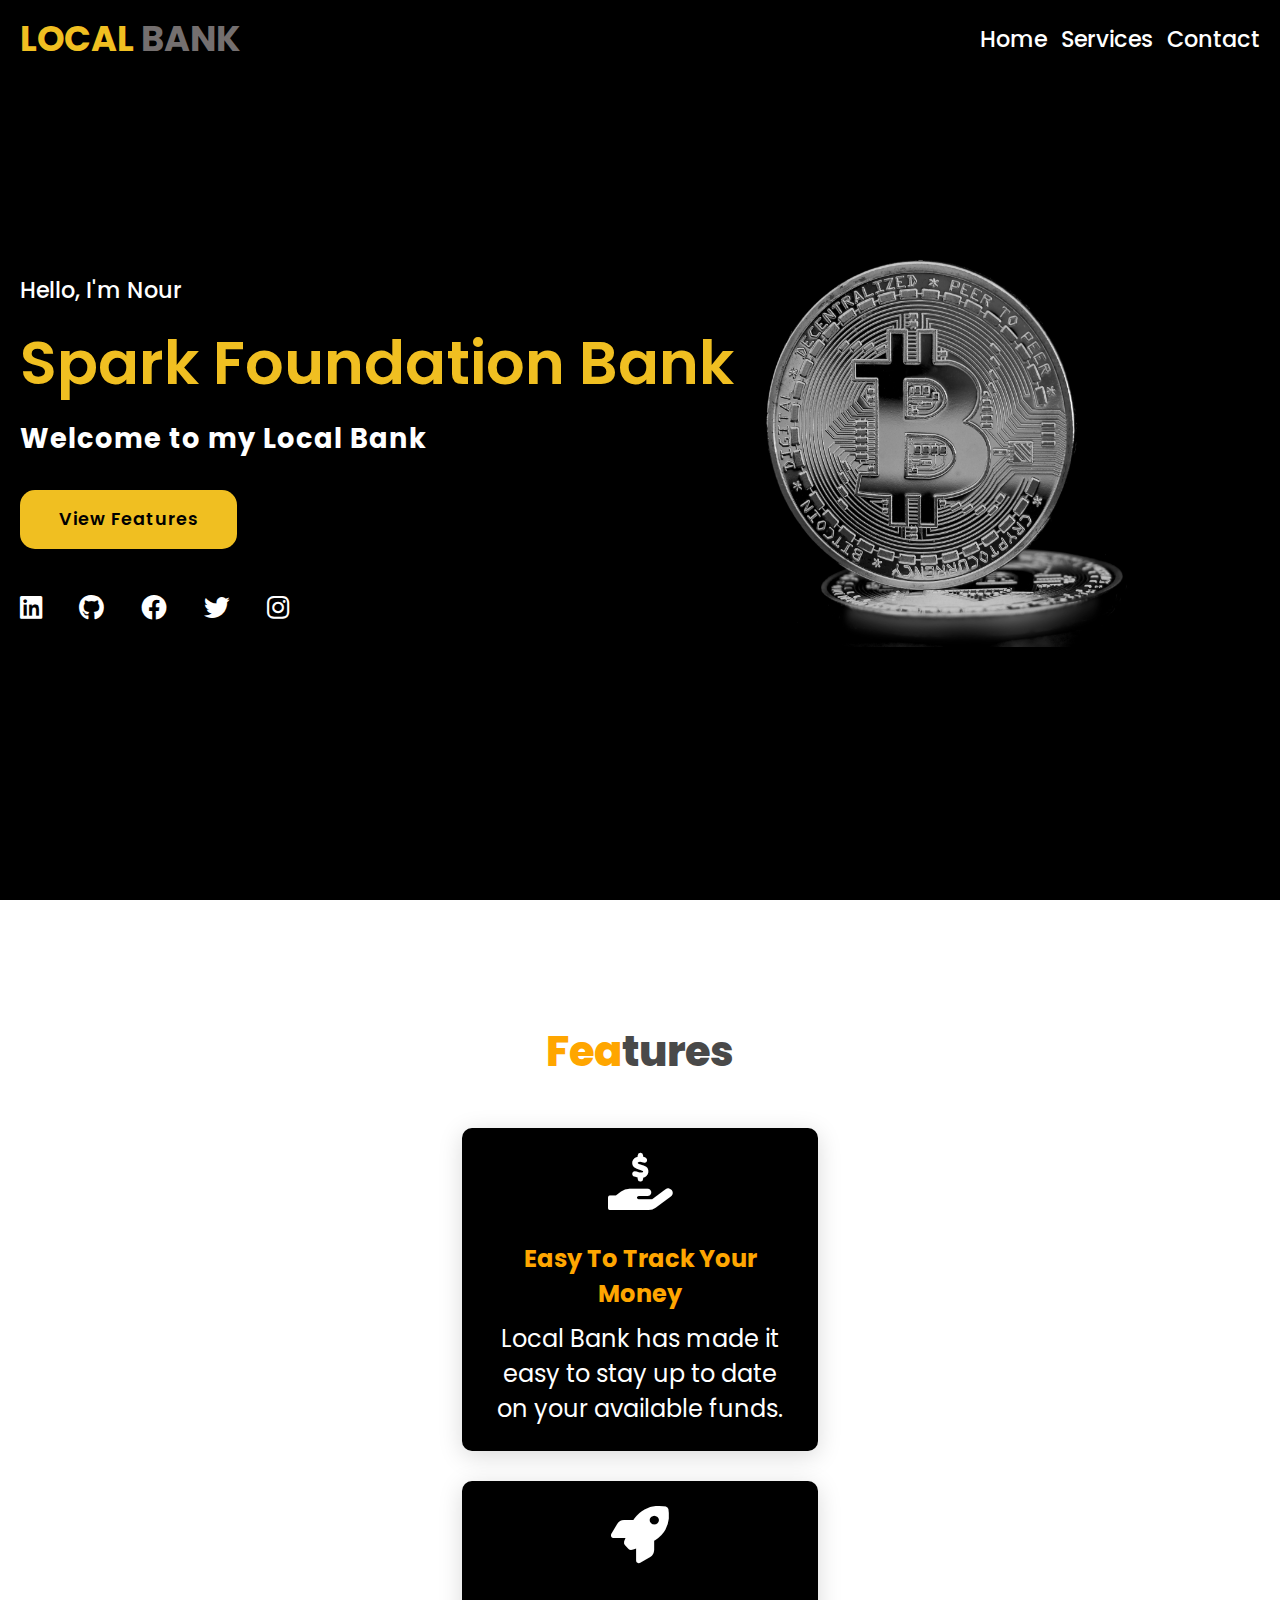
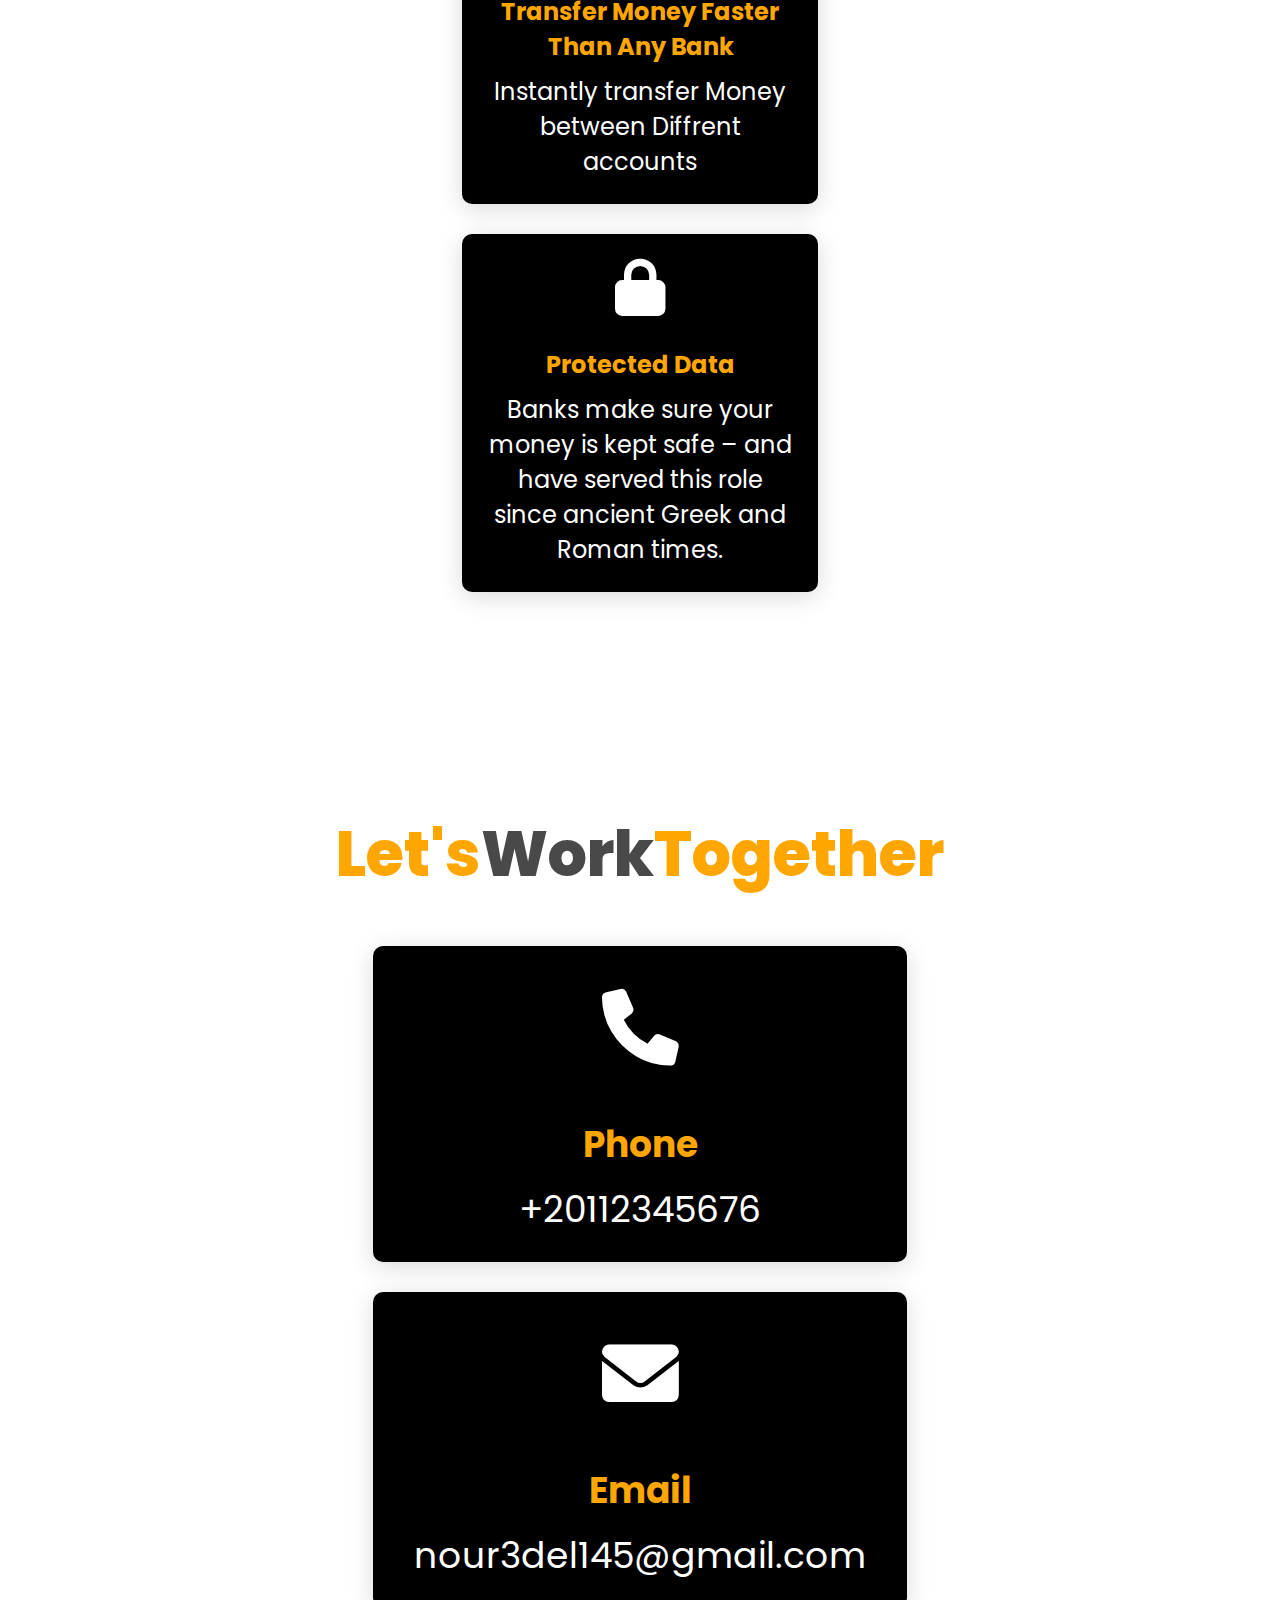
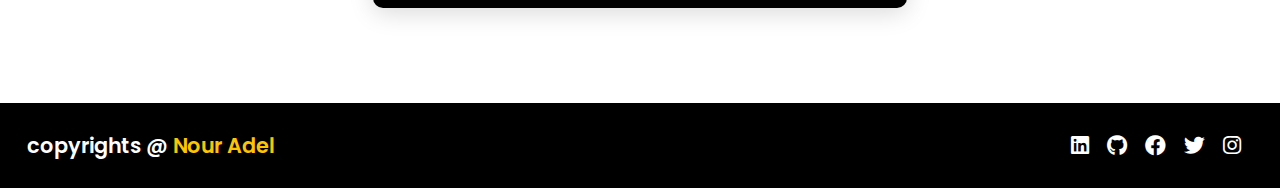
==== index.html @ 08ba1514 "Add files via upload" ====
<!DOCTYPE html>
<html lang="en">
  <head>
    <meta charset="UTF-8" />
    <meta http-equiv="X-UA-Compatible" content="IE=edge" />
    <meta name="viewport" content="width=device-width, initial-scale=1.0" />
    <title>Local Bank</title>
    <!--..............ICONS............................ -->

    <link
      rel="stylesheet"
      href="https://cdnjs.cloudflare.com/ajax/libs/font-awesome/6.0.0/css/all.min.css"
    />

    <link rel="stylesheet" href="css/main.css" />

    <!--.................Website Favicon ................. -->

    <link rel="shortcut icon" type="image/jpg" href="images/favicon.png" />
  </head>

  <body>
    <!--Header-->
    <header>
      <a href="#" class="logo"> Local <span class="h"> Bank</span> </a>
      <nav class="navigation">
        <a href="index.html">Home</a>
        <a href="Services.html">Services</a>
        <a href="#contact">Contact</a> 
      </nav>
    </header>

    <!-- ****************** MAIN ******************* -->

    <section class="main">
      <div>
        <h2>
          Hello, I'm Nour
          <br />
          <span> Spark Foundation Bank </span>
        </h2>

        <h3>Welcome to my Local Bank</h3>

        <a href="#features" class="main-btn">View Features </a>

        <div class="social-icons">
          <a class="link" href="https://www.linkedin.com/in/nour-adel-2a848421b/">
            <i class="fab fa-linkedin"></i>
          </a>
          <a  class=" git" href="https://github.com/nour3adel">
            <i class="fab fa-github"></i>
          </a>
          <a  class="face" href="https://www.facebook.com/nour.3del.mo7med">
            <i class="fab fa-facebook"></i>
          </a>
          <a  class="twi"  href="https://twitter.com/N3dell">
            <i class="fab fa-twitter"></i>
          </a>
          <a   class="ins" href="https://www.instagram.com/_nour3adel/">
            <i class="fab fa-instagram"></i>
          </a>
        </div>
      </div>

      <div class="mainimg">
        <img src="images/main1.jpg" alt="" />
      </div>
    </section> 

    <!-- ----------------END MAIN SECTION ------------ -->

    <!-- ----------------  SERVICES SECTION ------------- -->

    <section class="cards" id="features">
      <h2 class="title">Fea <span class="ser">tures</span></h2>

      <div class="content">
        <div class="card">
          <div class="icon">
            <i class="fa-solid fa-hand-holding-dollar fa-3x"></i>
          </div>
          <div class="info">
            <h3>Easy To Track Your Money</h3>
            <p>
              Local Bank has made it easy to stay up to date on your available
              funds.
            </p>
          </div>
        </div>

        <div class="card">
          <div class="icon">
            <i class="fa-solid fa-rocket fa-3x"></i>
          </div>
          <div class="info">
            <h3>Transfer Money Faster Than Any Bank</h3>
            <p>Instantly transfer Money between Diffrent accounts</p>
          </div>
        </div>
        <div class="card">
          <div class="icon">
            <i class="fa-solid fa-lock fa-3x"></i>
          </div>
          <div class="info">
            <h3>Protected Data</h3>
            <p>
              Banks make sure your money is kept safe – and have served this
              role since ancient Greek and Roman times.
            </p>
          </div>
        </div>
      </div>
    </section>

    <!-- ----------------END SERVICES SECTION ------------- -->

    <!-- ---------------- Contact SECTION ----------------- -->

    <section class="cards contact" id="contact">
      <h2 class="title">Let's <span class="ser"> Work </span> Together</h2>

      <div class="content">
        <div class="card">
          <div class="icon">
            <i class="fa-solid fa-phone"></i>
          </div>
          <div class="info">
            <h3>Phone</h3>   
            <p>+20112345676</p>
          </div>
        </div>

        <div class="card">
          <div class="icon">
            <i class="fa-solid fa-envelope"></i>
          </div>
          <div class="info">
            <h3>Email</h3>
            <p>nour3del145@gmail.com</p>
          </div>
        </div>
      </div>
    </section>

    <!-- ----------------END Contact SECTION -------------- -->
 
    <!-- ----------------FOOTER SECTION ---------------- -->

    <footer class="footer">
      <p class="footer-title">
        copyrights @
        <span> Nour Adel </span>
      </p>

      <div class="social-icons">
        <a class="link" href="https://www.linkedin.com/in/nour-adel-2a848421b/">
          <i class="fab fa-linkedin"></i>
        </a>
        <a  class=" git" href="https://github.com/nour3adel">
          <i class="fab fa-github"></i>
        </a>
        <a  class="face" href="https://www.facebook.com/nour.3del.mo7med">
          <i class="fab fa-facebook"></i>
        </a> 
        <a  class="twi"  href="https://twitter.com/N3dell">
          <i class="fab fa-twitter"></i>
        </a>
        <a   class="ins" href="https://www.instagram.com/_nour3adel/">
          <i class="fab fa-instagram"></i>
        </a>
      </div>
    </footer>

    <!-- ----------------END FOOTER SECTION ------------ --> 
  </body>
</html>
---- css/main.css ----
@import url("https://fonts.googleapis.com/css2?family=Poppins:ital,wght@0,100;0,200;0,300;0,400;0,500;0,600;0,700;0,800;0,900;1,100;1,200;1,300;1,400;1,500;1,600;1,700;1,800;1,900&display=swap");

img {
  margin: auto;
  width: 800px;
  height: 700px;
}


* {
  font-family: "Poppins", sans-serif;
  margin: 0;
  padding: 0;
  box-sizing: border-box;
  scroll-behavior: smooth;
}

/* ************* HEADER CSS *********************** */
.h {
  color: rgb(116, 111, 111);
}

header {
  background-color: rgb(0, 0, 0);
  width: 100%;
  position: fixed;
  z-index: 999;
  display: flex;
  justify-content: space-between;
  align-items: center;
  padding: 20px 200px;
}

.logo {
  text-decoration: none;
  color: rgb(240, 191, 33);
  text-transform: uppercase;
  font-weight: 700;
  font-size: 2.2em;
}

.navigation a {
  color: rgb(255, 255, 255);
  text-decoration: none;
  font-size: 1.4em;
  font-weight: 500;
  margin-left: 40px;
 
}

.navigation a:hover {
  color: rgb(240, 191, 33);
  border-bottom: 1px solid rgb(241, 185, 0);
  
}

/* *************** END HEADER CSS *********************** */

section {
  padding: 100px 200px;
}

/* ***************** MAIN SECTION ************************ */

.main {
  width: 100%;
  min-height: 100vh;
  display: flex;
  align-items: center;
  background-color: black;
}

.main h2 {
  color: white;
  font-size: 1.4em;
  font-weight: 500;
}

.main h2 span {
  display: inline-block;
  margin-top: 10px;
  color: rgb(240, 191, 33);
  font-size: 2.7em;
  font-weight: 600;
}

.main h3 {
  color: white;
  font-size: 2em;
  font-weight: 700;
  letter-spacing: 1px;
  margin-top: 10px;
  margin-bottom: 30px;
}

.main-btn {
  color: black;
  background-color: rgb(240, 191, 33);
  text-decoration: none;
  font-size: 1.1em;
  font-weight: 600;
  display: inline-block;
  padding: 0.9375em 2.1875em;
  letter-spacing: 1px;
  border-radius: 15px;
  margin-bottom: 40px;
  transition: 0.7s ease;
}

.main-btn:hover {
  background-color: rgb(121, 98, 25);
  transform: scale(1.1);
  color: rgb(255, 255, 255);
}

.social-icons a {
  color: rgb(255, 255, 255);
  font-size: 1.6em;
  padding-right: 30px;
  text-decoration: none;
}
.social-icons .git:hover{
  color: rgb(207, 207, 207);
}
.social-icons .face:hover{
  color: rgb(22, 0, 216);
}
.social-icons .twi:hover{
  color: rgb(0, 255, 234);
}
.social-icons .ins:hover{
  color: rgb(255, 0, 170);
}
.social-icons .link:hover{
  color: rgb(0, 65, 245);
}



/* **************END MAIN CSS ******************* */

/* ************* FEATURES CSS ******************* */
.ser {
  color: rgb(73, 73, 73);
}

.title {
  display: flex;
  justify-content: center;
  color: rgb(255, 166, 0);
  font-size: 3em;
  font-weight: 800;
  margin-top: 40px;
  margin-bottom: 30px;
}

.content {
  display: flex;
  justify-content: center;
  flex-direction: row;
  flex-wrap: wrap;
}

.card {
  background-color: rgb(0, 0, 0);
  width: 22.27em;
  box-shadow: 0 5px 25px rgba(1 1 1 / 15%);
  border-radius: 10px;
  padding: 25px;
  margin: 15px;
  transition: 0.7s ease;
  color: rgb(255, 255, 255);
}

.card:hover {
  transform: scale(1.1);
  background-color: rgb(59, 57, 57);
}

.icon {
  color: rgb(255, 255, 255);
  font-size: 1.2em;
  text-align: center;
  padding-bottom: 20px;
}

.info {
  text-align: center;
}

.info h3 {
  color: rgb(255, 166, 0);
  font-size: 1.5em;
  font-weight: 700;
  margin: 10px;
}

/* *********** END features CSS **************** */

/* ************* Services CSS ***************** */
.projects .content {
  margin-top: 50px;
}

.project-card {
  color: rgb(77, 77, 77);
  border: 1px solid rgb(102, 102, 102);
  min-height: 14em;
  width: 25em;

  overflow: hidden;
  border-radius: 10px;
  margin: 60px;
  transition: 0.7s ease;
}

.project-card:hover {
  transform: scale(1.1);
}

.project-img img {
  width: 100%;
  height: 300px;
  padding: 30px;
}

.project-card:hover .project-img {
  opacity: 0.9;
}

.project-info {
  padding: 2em;
}

.project-category {
  font-weight: 600;
  font-size: 1.4 em;
  color: rgb(0, 0, 0);
}

.project-title {
  display: flex;
  justify-content: space-between;
  text-transform: uppercase;
  font-weight: 1000;
  margin-top: 30px;
}

.more-details {
  font-size: 18px;
  font-weight: 700;
  text-decoration: none;

  border-radius: 200px;
  color: rgb(255, 174, 0);
}

.more-details:hover {
  color: rgb(148, 86, 4);
  font-size: 30px;
  font-size: 1.1em;
}

/* *************END Services CSS ************** */

/* ***************** CONTACT CSS ************** */

.contact .icon {
  font-size: 3.2em;
}

.contact .info h3 {
  color: rgb(255, 166, 1);
}

.contact,
.info p {
  font-size: 1.5em;
}

/* ************* END CONTACT CSS ************** */

/* ************* FOOTER CSS **************** */
.footer {
  background-color: black;
  color: white;
  padding: 1.7em;
  display: flex;
  justify-content: space-between;
}

.footer-title {
  font-size: 1.3em;
  font-weight: 600;
}

.footer-title span {
  color: rgb(255, 196, 0);
}

.footer-title span:hover {
  color: rgb(141, 111, 11);
}

.footer .social-icons a {
  font-size: 1.3em;
  padding: 0 12px 0 0;
}


/* ************* END FOOTER CSS ************ */

@media (max-width: 1280px) {
  img {
    margin: auto;
    width: 400px;
    height: 400px;
  }

  .main .main h2 span {
    font-size: 2.2em;
  }

  .main h3 {
    font-size: 1.7em;
  }

  header {
    padding: 12px 20px;
  }

  .navigation a {
    margin-left: 0px;
    padding-left: 10px;
  }

  .title {
    font-size: 2.6em;
  }

  section {
    padding: 80px 20px;
  }

  .main-content h2 {
    font-size: 1em;
  }

  .main-content h3 {
    font-size: 1.6em;
  }

  .content {
    flex-direction: column;
    align-items: center;
  }
}

@media (max-width: 1025px) {
  img {
    margin: auto;
    width: 400px;
    height: 400px;
  }

  .main .main h2 span {
    font-size: 2.2em;
  }

  .main h3 {
    font-size: 1.7em;
  }

  header {
    padding: 12px 20px;
  }

  .navigation a {
    padding-left: 10px;
    margin-left: 0px;
  }

  .title {
    font-size: 2.6em;
  }

  section {
    padding: 80px 20px;
  }

  .main-content h2 {
    font-size: 1em;
  }

  .main-content h3 {
    font-size: 1.6em;
  }

  .content {
    flex-direction: column;
    align-items: center;
  }
}

@media (max-width: 641px) {
  header {
    padding: 12px 20px;
  }

  img {
    margin: auto;
    width: 150px;
    height: 400px;
  }

  .title {
    font-size: 2em;
  }

  body {
    font-size: 12px;
  }

  .main-content h2 {
    font-size: 0.8em;
  }

  .main-content h3 {
    font-size: 1.4em;
  }
}

@media (max-width: 414px) {
  header {
    padding: 12px 1px;
  }

  .title {
    font-size: 1.7em;
  }

  img {
    margin: auto;
    width: 90px;
    height: 200px;
  }

  body {
    font-size: 8px;
  }
}

@media (max-width: 280px) {
  header {
    padding: 12px 1px;
  }

  .title {
    font-size: 1.7em;
  }

  img {
    margin: auto;
    width: 90px;
    height: 100px;
  }

  body {
    font-size: 6px;
  }
}
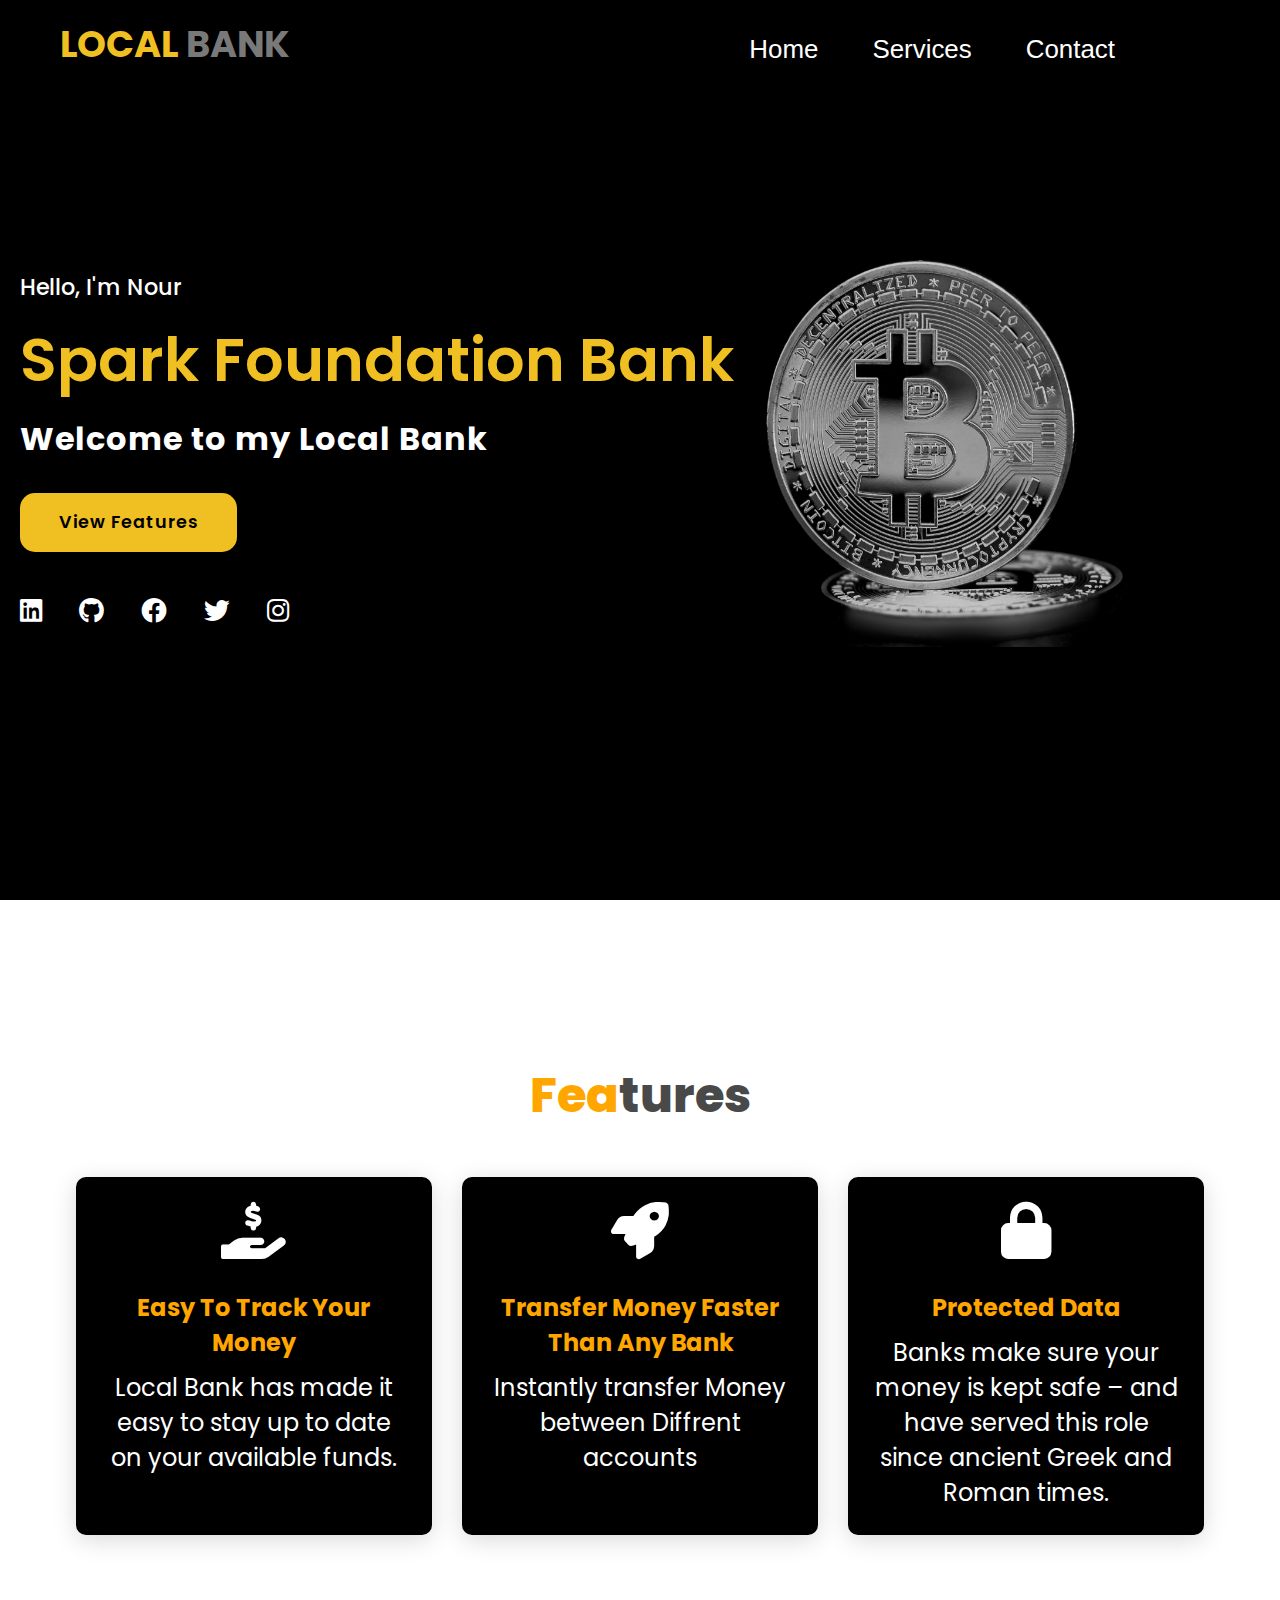
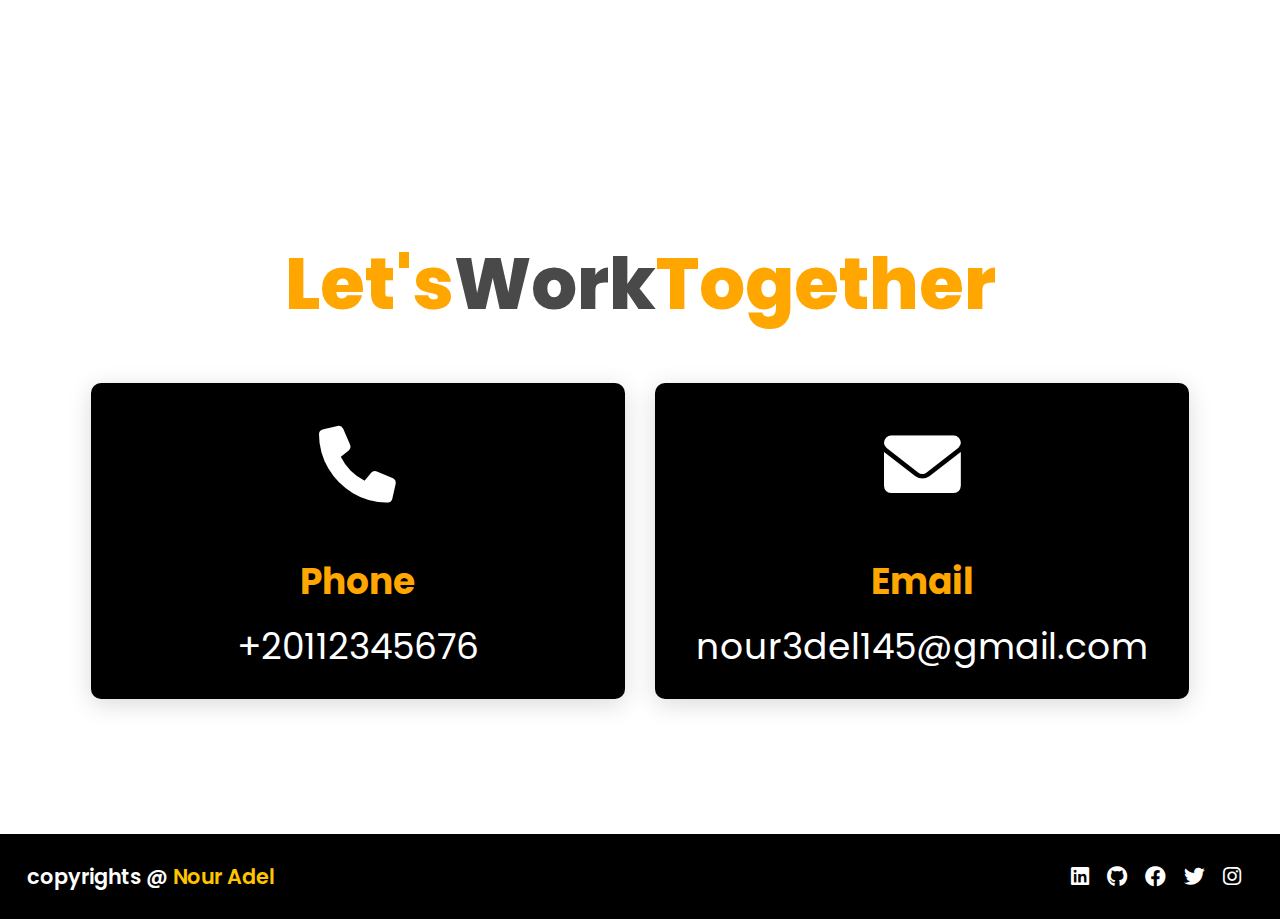
==== commit 7d43bacd: "Add files via upload" ====
--- a/index.html
+++ b/index.html
@@ -1,177 +1,212 @@
-<!DOCTYPE html>
-<html lang="en">
-  <head>
-    <meta charset="UTF-8" />
-    <meta http-equiv="X-UA-Compatible" content="IE=edge" />
-    <meta name="viewport" content="width=device-width, initial-scale=1.0" />
-    <title>Local Bank</title>
-    <!--..............ICONS............................ -->
-
-    <link
-      rel="stylesheet"
-      href="https://cdnjs.cloudflare.com/ajax/libs/font-awesome/6.0.0/css/all.min.css"
-    />
-
-    <link rel="stylesheet" href="css/main.css" />
-
-    <!--.................Website Favicon ................. -->
-
-    <link rel="shortcut icon" type="image/jpg" href="images/favicon.png" />
-  </head>
-
-  <body>
-    <!--Header-->
-    <header>
-      <a href="#" class="logo"> Local <span class="h"> Bank</span> </a>
-      <nav class="navigation">
-        <a href="index.html">Home</a>
-        <a href="Services.html">Services</a>
-        <a href="#contact">Contact</a> 
-      </nav>
-    </header>
-
-    <!-- ****************** MAIN ******************* -->
-
-    <section class="main">
-      <div>
-        <h2>
-          Hello, I'm Nour
-          <br />
-          <span> Spark Foundation Bank </span>
-        </h2>
-
-        <h3>Welcome to my Local Bank</h3>
-
-        <a href="#features" class="main-btn">View Features </a>
-
-        <div class="social-icons">
-          <a class="link" href="https://www.linkedin.com/in/nour-adel-2a848421b/">
-            <i class="fab fa-linkedin"></i>
-          </a>
-          <a  class=" git" href="https://github.com/nour3adel">
-            <i class="fab fa-github"></i>
-          </a>
-          <a  class="face" href="https://www.facebook.com/nour.3del.mo7med">
-            <i class="fab fa-facebook"></i>
-          </a>
-          <a  class="twi"  href="https://twitter.com/N3dell">
-            <i class="fab fa-twitter"></i>
-          </a>
-          <a   class="ins" href="https://www.instagram.com/_nour3adel/">
-            <i class="fab fa-instagram"></i>
-          </a>
-        </div>
-      </div>
-
-      <div class="mainimg">
-        <img src="images/main1.jpg" alt="" />
-      </div>
-    </section> 
-
-    <!-- ----------------END MAIN SECTION ------------ -->
-
-    <!-- ----------------  SERVICES SECTION ------------- -->
-
-    <section class="cards" id="features">
-      <h2 class="title">Fea <span class="ser">tures</span></h2>
-
-      <div class="content">
-        <div class="card">
-          <div class="icon">
-            <i class="fa-solid fa-hand-holding-dollar fa-3x"></i>
-          </div>
-          <div class="info">
-            <h3>Easy To Track Your Money</h3>
-            <p>
-              Local Bank has made it easy to stay up to date on your available
-              funds.
-            </p>
-          </div>
-        </div>
-
-        <div class="card">
-          <div class="icon">
-            <i class="fa-solid fa-rocket fa-3x"></i>
-          </div>
-          <div class="info">
-            <h3>Transfer Money Faster Than Any Bank</h3>
-            <p>Instantly transfer Money between Diffrent accounts</p>
-          </div>
-        </div>
-        <div class="card">
-          <div class="icon">
-            <i class="fa-solid fa-lock fa-3x"></i>
-          </div>
-          <div class="info">
-            <h3>Protected Data</h3>
-            <p>
-              Banks make sure your money is kept safe – and have served this
-              role since ancient Greek and Roman times.
-            </p>
-          </div>
-        </div>
-      </div>
-    </section>
-
-    <!-- ----------------END SERVICES SECTION ------------- -->
-
-    <!-- ---------------- Contact SECTION ----------------- -->
-
-    <section class="cards contact" id="contact">
-      <h2 class="title">Let's <span class="ser"> Work </span> Together</h2>
-
-      <div class="content">
-        <div class="card">
-          <div class="icon">
-            <i class="fa-solid fa-phone"></i>
-          </div>
-          <div class="info">
-            <h3>Phone</h3>   
-            <p>+20112345676</p>
-          </div>
-        </div>
-
-        <div class="card">
-          <div class="icon">
-            <i class="fa-solid fa-envelope"></i>
-          </div>
-          <div class="info">
-            <h3>Email</h3>
-            <p>nour3del145@gmail.com</p>
-          </div>
-        </div>
-      </div>
-    </section>
-
-    <!-- ----------------END Contact SECTION -------------- -->
- 
-    <!-- ----------------FOOTER SECTION ---------------- -->
-
-    <footer class="footer">
-      <p class="footer-title">
-        copyrights @
-        <span> Nour Adel </span>
-      </p>
-
-      <div class="social-icons">
-        <a class="link" href="https://www.linkedin.com/in/nour-adel-2a848421b/">
-          <i class="fab fa-linkedin"></i>
-        </a>
-        <a  class=" git" href="https://github.com/nour3adel">
-          <i class="fab fa-github"></i>
-        </a>
-        <a  class="face" href="https://www.facebook.com/nour.3del.mo7med">
-          <i class="fab fa-facebook"></i>
-        </a> 
-        <a  class="twi"  href="https://twitter.com/N3dell">
-          <i class="fab fa-twitter"></i>
-        </a>
-        <a   class="ins" href="https://www.instagram.com/_nour3adel/">
-          <i class="fab fa-instagram"></i>
-        </a>
-      </div>
-    </footer>
-
-    <!-- ----------------END FOOTER SECTION ------------ --> 
-  </body>
-</html>
+<!DOCTYPE html>
+<html lang="en">
+  <head>
+    <meta charset="UTF-8" />
+    <meta name="viewport" content="width=device-width, initial-scale=1.0" />
+    <title>Local Bank</title>
+
+    <!-- todo -------------------STYLE CSS --------------------- -->
+
+    <link rel="stylesheet" href="css/style.css" />
+
+    <!-- todo -------------------ICONS  --------------------- -->
+
+    <link
+      rel="stylesheet"
+      href="https://cdnjs.cloudflare.com/ajax/libs/font-awesome/6.0.0/css/all.min.css"
+    />
+
+    <!-- todo ------------------- WEBSITE FAVICON --------------------- -->
+
+    <link rel="shortcut icon" type="image/jpg" href="images/favicon.png" />
+  </head>
+
+  <body>
+    <!--!-------------------------- HEADER--------------------------  -->
+
+    <section id="header">
+      <div class="header container">
+        <div class="nav-bar">
+          <div class="brand">
+            <a href="index.html">
+              <h1>Local <span>Bank</span></h1>
+            </a>
+          </div>
+          <div class="nav-list">
+            <div class="hamburger">
+              <div class="bar"></div>
+            </div>
+            <div class="navigation">
+              <ul>
+                <li>
+                  <a href="index.html" data-after="Home"><h1>Home</h1></a>
+                </li>
+                <li>
+                  <a href="Services.html" data-after="Service"
+                    ><h1>Services</h1></a
+                  >
+                </li>
+                <li>
+                  <a href="#contact" data-after="Contact"><h1>Contact</h1></a>
+                </li>
+              </ul>
+            </div>
+          </div>
+        </div>
+      </div>
+    </section>
+
+    <!--!--------------------------END HEADER--------------------------  -->
+
+    <!--!-------------------------- MAIN SECTION--------------------------  -->
+
+    <section class="main">
+      <div>
+        <h2>
+          Hello, I'm Nour
+          <br />
+          <span> Spark Foundation Bank </span>
+        </h2>
+
+        <h3>Welcome to my Local Bank</h3>
+
+        <a href="#features" class="main-btn">View Features </a>
+
+        <div class="social-icons">
+          <a
+            class="link"
+            href="https://www.linkedin.com/in/nour-adel-2a848421b/"
+          >
+            <i class="fab fa-linkedin"></i>
+          </a>
+          <a class="git" href="https://github.com/nour3adel">
+            <i class="fab fa-github"></i>
+          </a>
+          <a class="face" href="https://www.facebook.com/nour.3del.mo7med">
+            <i class="fab fa-facebook"></i>
+          </a>
+          <a class="twi" href="https://twitter.com/N3dell">
+            <i class="fab fa-twitter"></i>
+          </a>
+          <a class="ins" href="https://www.instagram.com/_nour3adel/">
+            <i class="fab fa-instagram"></i>
+          </a>
+        </div>
+      </div>
+
+      <div class="mainimg">
+        <img src="images/main1.jpg" alt="" />
+      </div>
+    </section>
+
+    <!--!-------------------------- END MAIN SECTION--------------------------  -->
+
+    <!--!-------------------------- FEATURES SECTION--------------------------  -->
+
+    <section class="cards" id="features">
+      <h2 class="title">Fea <span class="ser">tures</span></h2>
+
+      <div class="content">
+        <div class="card">
+          <div class="icon">
+            <i class="fa-solid fa-hand-holding-dollar fa-3x"></i>
+          </div>
+          <div class="info">
+            <h3>Easy To Track Your Money</h3>
+            <p>
+              Local Bank has made it easy to stay up to date on your available
+              funds.
+            </p>
+          </div>
+        </div>
+
+        <div class="card">
+          <div class="icon">
+            <i class="fa-solid fa-rocket fa-3x"></i>
+          </div>
+          <div class="info">
+            <h3>Transfer Money Faster Than Any Bank</h3>
+            <p>Instantly transfer Money between Diffrent accounts</p>
+          </div>
+        </div>
+        <div class="card">
+          <div class="icon">
+            <i class="fa-solid fa-lock fa-3x"></i>
+          </div>
+          <div class="info">
+            <h3>Protected Data</h3>
+            <p>
+              Banks make sure your money is kept safe – and have served this
+              role since ancient Greek and Roman times.
+            </p>
+          </div>
+        </div>
+      </div>
+    </section>
+
+    <!--!-------------------------- END SERVICES SECTION--------------------------  -->
+
+    <!--!-------------------------- CONTACT SECTION  ------------------------------  -->
+
+    <section class="cards contact" id="contact">
+      <h2 class="title">Let's <span class="ser"> Work </span> Together</h2>
+
+      <div class="content">
+        <div class="card">
+          <div class="icon">
+            <i class="fa-solid fa-phone"></i>
+          </div>
+          <div class="info">
+            <h3>Phone</h3>
+            <p>+20112345676</p>
+          </div>
+        </div>
+
+        <div class="card">
+          <div class="icon">
+            <i class="fa-solid fa-envelope"></i>
+          </div>
+          <div class="info">
+            <h3>Email</h3>
+            <p>nour3del145@gmail.com</p>
+          </div>
+        </div>
+      </div>
+    </section>
+
+    <!--!-------------------------- END CINTACT SECTION--------------------------  -->
+
+    <!--!-------------------------- FOOTER SECTION--------------------------  -->
+
+    <footer class="footer">
+      <p class="footer-title">
+        copyrights @
+        <span> Nour Adel </span>
+      </p>
+
+      <div class="social-icons">
+        <a class="link" href="https://www.linkedin.com/in/nour-adel-2a848421b/">
+          <i class="fab fa-linkedin"></i>
+        </a>
+        <a class="git" href="https://github.com/nour3adel">
+          <i class="fab fa-github"></i>
+        </a>
+        <a class="face" href="https://www.facebook.com/nour.3del.mo7med">
+          <i class="fab fa-facebook"></i>
+        </a>
+        <a class="twi" href="https://twitter.com/N3dell">
+          <i class="fab fa-twitter"></i>
+        </a>
+        <a class="ins" href="https://www.instagram.com/_nour3adel/">
+          <i class="fab fa-instagram"></i>
+        </a>
+      </div>
+    </footer>
+
+    <!--!--------------------------END FOOTER SECTION--------------------------  -->
+
+    <!-- todo -------------------MAIN JS --------------------- -->
+
+    <script src="./Js/Main.js"></script>
+  </body>
+</html>
--- a/css/style.css
+++ b/css/style.css
@@ -0,0 +1,456 @@
+@import url("https://fonts.googleapis.com/css2?family=Poppins:ital,wght@0,100;0,200;0,300;0,400;0,500;0,600;0,700;0,800;0,900;1,100;1,200;1,300;1,400;1,500;1,600;1,700;1,800;1,900&display=swap");
+
+* {
+  font-family: "Poppins", sans-serif;
+  margin: 0;
+  padding: 0;
+  box-sizing: border-box;
+}
+html {
+  scroll-behavior: smooth;
+}
+
+/* ? ************************Header section*************************** */
+a {
+  text-decoration: none;
+}
+.navigation h1 {
+  font: 0.9em sans-serif;
+  font-weight: 500;
+  margin-top: 12px;
+  margin-left: 20px;
+}
+.navigation {
+  margin-right: 100px;
+}
+
+.brand h1 {
+  font-size: 2.2em;
+  text-transform: uppercase;
+  color: rgb(240, 191, 33);
+  text-decoration: none;
+  font-weight: 700;
+  padding-left: 150px;
+}
+.brand h1 span {
+  color: rgb(121, 121, 121);
+}
+
+#header {
+  position: fixed;
+  width: 100%;
+  background-color: rgb(0, 0, 0);
+  z-index: 999;
+  padding: 8px 50px;
+}
+
+#header .nav-bar {
+  padding-left: 10px;
+  display: flex;
+  align-items: center;
+  justify-content: space-between;
+  width: 100%;
+  height: 100%;
+}
+
+#header .nav-list ul {
+  list-style: none;
+  position: absolute;
+  background-color: rgb(0, 0, 0);
+  width: 100vw;
+  height: 100vh;
+  left: 100%;
+  top: 0;
+  display: flex;
+  flex-direction: column;
+  justify-content: center;
+  align-items: center;
+  overflow-x: hidden;
+  transition: 0.5s ease left;
+}
+#header .nav-list ul.active {
+  left: 0%;
+}
+#header .nav-list ul a {
+  font-size: 3rem;
+  font-weight: 500;
+  text-decoration: none;
+  color: white;
+  padding: 15px;
+  display: block;
+}
+
+#header .nav-list ul li:hover a {
+  color: rgb(240, 191, 33);
+}
+#header .hamburger {
+  height: 50px;
+  width: 50px;
+  display: inline-block;
+  border: 3px solid white;
+  border-radius: 50%;
+  position: relative;
+  display: flex;
+  align-items: center;
+  justify-content: center;
+  z-index: 100;
+  cursor: pointer;
+  transform: scale(0.8);
+  margin-left: 30px;
+}
+#header .hamburger:after {
+  position: absolute;
+  content: "";
+  height: 100%;
+  width: 100%;
+  border-radius: 50%;
+  border: 3px solid white;
+  animation: hamburger_puls 1s ease infinite;
+}
+#header .hamburger .bar {
+  height: 2px;
+  width: 30px;
+  position: relative;
+  background-color: white;
+  z-index: -1;
+}
+#header .hamburger .bar::after,
+#header .hamburger .bar::before {
+  content: "";
+  position: absolute;
+  height: 100%;
+  width: 100%;
+  background-color: white;
+  transition: 0.3s ease;
+  transition-property: top, bottom;
+}
+#header .hamburger .bar::after {
+  top: 8px;
+}
+#header .hamburger .bar::before {
+  bottom: 8px;
+}
+#header .hamburger.active .bar::before {
+  bottom: 0;
+}
+#header .hamburger.active .bar::after {
+  top: 0;
+}
+/* ? ******************** End Header section ***********************/
+
+img {
+  margin: auto;
+  width: 800px;
+  height: 700px;
+}
+
+section {
+  padding: 100px 200px;
+}
+
+/* ? ***************** MAIN SECTION ************************ */
+
+.main {
+  width: 100%;
+  min-height: 100vh;
+  display: flex;
+  align-items: center;
+  background-color: black;
+}
+
+.main h2 {
+  color: white;
+  font-size: 1.4em;
+  font-weight: 500;
+}
+
+.main h2 span {
+  display: inline-block;
+  margin-top: 10px;
+  color: rgb(240, 191, 33);
+  font-size: 2.7em;
+  font-weight: 600;
+}
+
+.main h3 {
+  color: white;
+  font-size: 2em;
+  font-weight: 700;
+  letter-spacing: 1px;
+  margin-top: 10px;
+  margin-bottom: 30px;
+}
+
+.main-btn {
+  color: black;
+  background-color: rgb(240, 191, 33);
+  text-decoration: none;
+  font-size: 1.1em;
+  font-weight: 600;
+  display: inline-block;
+  padding: 0.9375em 2.1875em;
+  letter-spacing: 1px;
+  border-radius: 15px;
+  margin-bottom: 40px;
+  transition: 0.7s ease;
+}
+
+.main-btn:hover {
+  background-color: rgb(121, 98, 25);
+  transform: scale(1.1);
+  color: rgb(255, 255, 255);
+}
+
+.social-icons a {
+  color: rgb(255, 255, 255);
+  font-size: 1.6em;
+  padding-right: 30px;
+  text-decoration: none;
+}
+.social-icons .git:hover {
+  color: rgb(207, 207, 207);
+}
+.social-icons .face:hover {
+  color: rgb(22, 0, 216);
+}
+.social-icons .twi:hover {
+  color: rgb(0, 255, 234);
+}
+.social-icons .ins:hover {
+  color: rgb(255, 0, 170);
+}
+.social-icons .link:hover {
+  color: rgb(0, 65, 245);
+}
+
+/* ? **************END MAIN CSS ******************* */
+
+/* ? ************* FEATURES CSS ******************* */
+.ser {
+  color: rgb(73, 73, 73);
+}
+
+.title {
+  display: flex;
+  justify-content: center;
+  color: rgb(255, 166, 0);
+  font-size: 3em;
+  font-weight: 800;
+  margin-top: 40px;
+  margin-bottom: 30px;
+}
+
+.content {
+  display: flex;
+  justify-content: center;
+  flex-direction: row;
+  flex-wrap: wrap;
+}
+
+.card {
+  background-color: rgb(0, 0, 0);
+  width: 22.27em;
+  box-shadow: 0 5px 25px rgba(1 1 1 / 15%);
+  border-radius: 10px;
+  padding: 25px;
+  margin: 15px;
+  transition: 0.7s ease;
+  color: rgb(255, 255, 255);
+}
+
+.card:hover {
+  transform: scale(1.1);
+  background-color: rgb(59, 57, 57);
+}
+
+.icon {
+  color: rgb(255, 255, 255);
+  font-size: 1.2em;
+  text-align: center;
+  padding-bottom: 20px;
+}
+
+.info {
+  text-align: center;
+}
+
+.info h3 {
+  color: rgb(255, 166, 0);
+  font-size: 1.5em;
+  font-weight: 700;
+  margin: 10px;
+}
+
+/* ? *********** END features CSS **************** */
+
+/* ? ***************** CONTACT CSS ************** */
+
+.contact .icon {
+  font-size: 3.2em;
+}
+
+.contact .info h3 {
+  color: rgb(255, 166, 1);
+}
+
+.contact,
+.info p {
+  font-size: 1.5em;
+}
+
+/* ? ************* END CONTACT CSS ************** */
+
+/* ? ************* FOOTER CSS **************** */
+.footer {
+  background-color: black;
+  color: white;
+  padding: 1.7em;
+  display: flex;
+  justify-content: space-between;
+}
+
+.footer-title {
+  font-size: 1.3em;
+  font-weight: 600;
+}
+
+.footer-title span {
+  color: rgb(255, 196, 0);
+}
+
+.footer-title span:hover {
+  color: rgb(141, 111, 11);
+}
+
+.footer .social-icons a {
+  font-size: 1.3em;
+  padding: 0 12px 0 0;
+}
+
+/* ? ************* END FOOTER CSS ************ */
+
+/* ? *****************Media Query For Desktop **************** */
+
+@media (max-width: 1280px) {
+  img {
+    margin: auto;
+    width: 400px;
+    height: 400px;
+  }
+  .brand h1 {
+    padding-left: 0px;
+    font-size: 2.3em;
+  }
+
+  section {
+    padding: 120px 20px;
+  }
+}
+/* ? *****************Media Query For Tablets **************** */
+
+@media (max-width: 641px) {
+  .brand h1 {
+    padding-left: 0px;
+    font-size: 2em;
+  }
+
+  img {
+    margin: auto;
+    width: 150px;
+    height: 400px;
+  }
+
+  .title {
+    font-size: 2em;
+  }
+
+  body {
+    font-size: 12px;
+  }
+}
+/* ? *****************Media Query For Phones **************** */
+
+@media (max-width: 414px) {
+  .brand h1 {
+    padding-left: 0px;
+    font-size: 1.7em;
+  }
+  .title {
+    font-size: 2.7em;
+  }
+
+  img {
+    margin: auto;
+    width: 100px;
+    height: 250px;
+  }
+
+  body {
+    font-size: 9px;
+  }
+}
+/* ? *****************Media Query For Small Phones **************** */
+
+@media (max-width: 280px) {
+  .brand h1 {
+    padding-left: 0px;
+    font-size: 1.5em;
+  }
+  .title {
+    font-size: 2.3em;
+  }
+  img {
+    margin: auto;
+    width: 90px;
+    height: 200px;
+  }
+  body {
+    font-size: 7px;
+  }
+}
+
+/* ? ****************** Keyframes for hampurger pulses **********************/
+
+@keyframes hamburger_puls {
+  0% {
+    opacity: 1;
+    transform: scale(1);
+  }
+  100% {
+    opacity: 0;
+    transform: scale(1.4);
+  }
+}
+/* ? *********************** End Keyframes ********************************/
+
+/* ? *********************** Media Query For Navbar Desktop **************************/
+
+@media only screen and (min-width: 1200px) {
+  /* header */
+  #header .hamburger {
+    display: none;
+  }
+  #header .nav-list ul {
+    position: initial;
+    display: block;
+    height: auto;
+    width: fit-content;
+    background-color: transparent;
+  }
+  #header .nav-list ul li {
+    display: inline-block;
+  }
+  #header .nav-list ul li a {
+    font-size: 1.8rem;
+  }
+  #header .nav-list ul a:after {
+    display: none;
+  }
+  /* End header */
+
+  #services .service-bottom .service-item {
+    flex-basis: 22%;
+    margin: 1.5%;
+  }
+}
+/* ? ***********************END Media Query For Navbar Desktop **************************/
